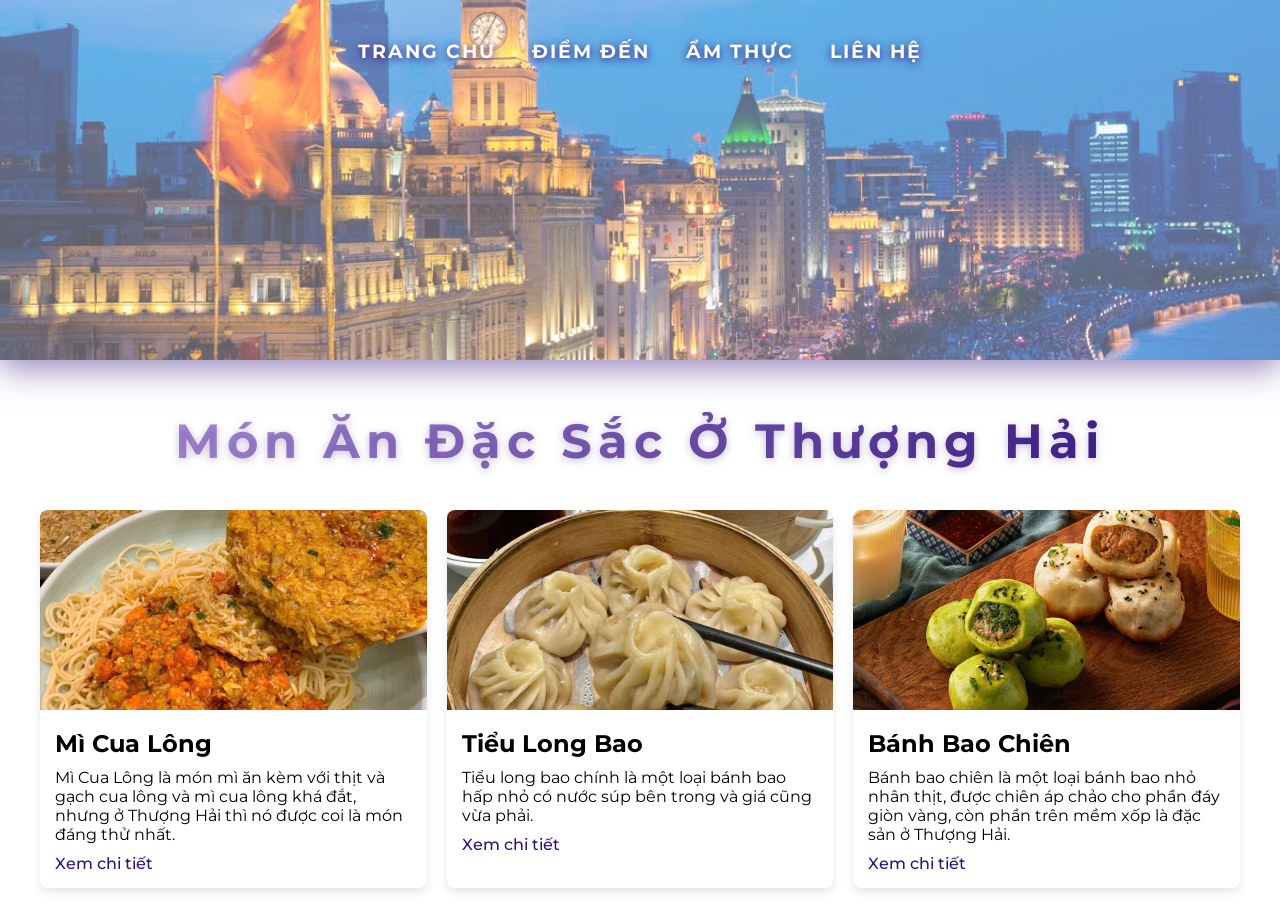
==== amthuc.html @ 94f884e0 "xong login" ====
<!DOCTYPE html>
<html lang="vi">
  <head>
    <meta charset="UTF-8" />
    <meta name="viewport" content="width=device-width, initial-scale=1.0" />
    <title>Ẩm Thực ShangHai</title>
    <link
      href="https://fonts.googleapis.com/css2?family=Montserrat:wght@700&display=swap"
      rel="stylesheet"
    />
    <style>
      body {
        margin: 0;
        padding: 0;
        min-height: 100vh;
        width: 100vw;
        overflow-x: hidden;
        font-family: "Montserrat", Arial, Helvetica, sans-serif;
        background: #fff;
      }
      .header-img {
        width: 100vw;
        height: 160px;
        object-fit: cover;
        display: block;
        position: relative;
        z-index: 2;
        box-shadow: 0 2px 12px rgba(50, 18, 122, 0.13);
      }
      .nav {
        position: absolute;
        top: 32px;
        left: 0;
        width: 100vw;
        display: flex;
        justify-content: center;
        gap: 36px;
        z-index: 3;
      }
      .nav a {
        color: #fff;
        text-decoration: none;
        font-size: 1.18rem;
        font-family: "Montserrat", Arial, Helvetica, sans-serif;
        font-weight: 700;
        letter-spacing: 2px;
        transition: color 0.2s, border-bottom 0.2s;
        padding: 8px 0;
        border-bottom: 2px solid transparent;
        text-transform: uppercase;
        text-shadow: 0 2px 8px #32127a;
      }
      .nav a:hover {
        color: #b0e0e6;
        border-bottom: 2px solid #b0e0e6;
      }
    </style>
  </head>
  <body>
    <div style="position: relative">
      <img
        src="shanghai.png"
        alt="Shanghai Header"
        class="header-img"
        style="
          height: 40vh;
          width: 100vw;
          object-fit: cover;
          box-shadow: 0 8px 32px 0 #32127a88;
        "
      />
      <div
        style="
          position: absolute;
          top: 0;
          left: 0;
          width: 100vw;
          height: 40vh;
          background: rgba(255, 255, 255, 0.38);
          z-index: 3;
          pointer-events: none;
        "
      ></div>
      <nav class="nav">
        <a href="iindex.html">Trang chủ</a>
        <a href="diemden.html">Điểm đến</a>
        <a href="amthuc.html">Ẩm thực</a>
        <a href="lienhe.html">Liên hệ</a>
      </nav>
    </div>

    <div style="max-width: 1200px; margin: 0 auto; padding: 20px">
      <h1
        style="
          font-size: 3rem;
          text-align: center;
          margin-bottom: 40px;
          font-family: 'Montserrat', Arial, Helvetica, sans-serif;
          font-weight: 700;
          letter-spacing: 6px;
          background: linear-gradient(90deg, #bfa3e3 0%, #32127a 100%);
          -webkit-background-clip: text;
          background-clip: text;
          -webkit-text-fill-color: transparent;
            text-shadow: 0 2px 8px #32127a44;
        "
      >
        Món Ăn Đặc Sắc Ở Thượng Hải
      </h1>
      <div style="display: flex; flex-wrap: wrap; gap: 20px">
        <div
          style="
            flex: 1 1 300px;
            border-radius: 8px;
            overflow: hidden;
            box-shadow: 0 4px 8px rgba(0, 0, 0, 0.1);
          "
        >
          <img
            src="micualong.png"
            alt="Mì Cua Lông"
            style="width: 100%; height: 200px; object-fit: cover"
          />
          <div style="padding: 15px">
            <h2 style="font-size: 1.5rem; margin: 0 0 10px 0">Mì Cua Lông</h2>
            <p style="margin: 0 0 10px 0">
              Mì Cua Lông là món mì ăn kèm với thịt và gạch cua lông và mì cua
              lông khá đắt, nhưng ở Thượng Hải thì nó được coi là món đáng thử
              nhất.
            </p>
            <a
              href="chitiet.html"
              style="text-decoration: none; color: #32127a; font-weight: 500"
              >Xem chi tiết</a
            >
          </div>
        </div>
        <div
          style="
            flex: 1 1 300px;
            border-radius: 8px;
            overflow: hidden;
            box-shadow: 0 4px 8px rgba(0, 0, 0, 0.1);
          "
        >
          <img
            src="xiaolongbao.png"
            alt="Xiaolongbao"
            style="width: 100%; height: 200px; object-fit: cover"
          />
          <div style="padding: 15px">
            <h2 style="font-size: 1.5rem; margin: 0 0 10px 0">Tiểu Long Bao</h2>
            <p style="margin: 0 0 10px 0">
              Tiểu long bao chính là một loại bánh bao hấp nhỏ có nước súp bên
              trong và giá cũng vừa phải.
            </p>
            <a
              href="chitiet.html"
              style="text-decoration: none; color: #32127a; font-weight: 500"
              >Xem chi tiết</a
            >
          </div>
        </div>
        <div
          style="
            flex: 1 1 300px;
            border-radius: 8px;
            overflow: hidden;
            box-shadow: 0 4px 8px rgba(0, 0, 0, 0.1);
          "
        >
          <img
            src="banhbaochien.png"
            alt="Bánh Bao Chiên"
            style="width: 100%; height: 200px; object-fit: cover"
          />
          <div style="padding: 15px">
            <h2 style="font-size: 1.5rem; margin: 0 0 10px 0">
              Bánh Bao Chiên
            </h2>
            <p style="margin: 0 0 10px 0">
              Bánh bao chiên là một loại bánh bao nhỏ nhân thịt, được chiên áp
              chảo cho phần đáy giòn vàng, còn phần trên mềm xốp là đặc sản ở
              Thượng Hải.
            </p>
            <a
              href="chitiet.html"
              style="text-decoration: none; color: #32127a; font-weight: 500"
              >Xem chi tiết</a
            >
          </div>
        </div>
      </div>
    </div>
  </body>
</html>
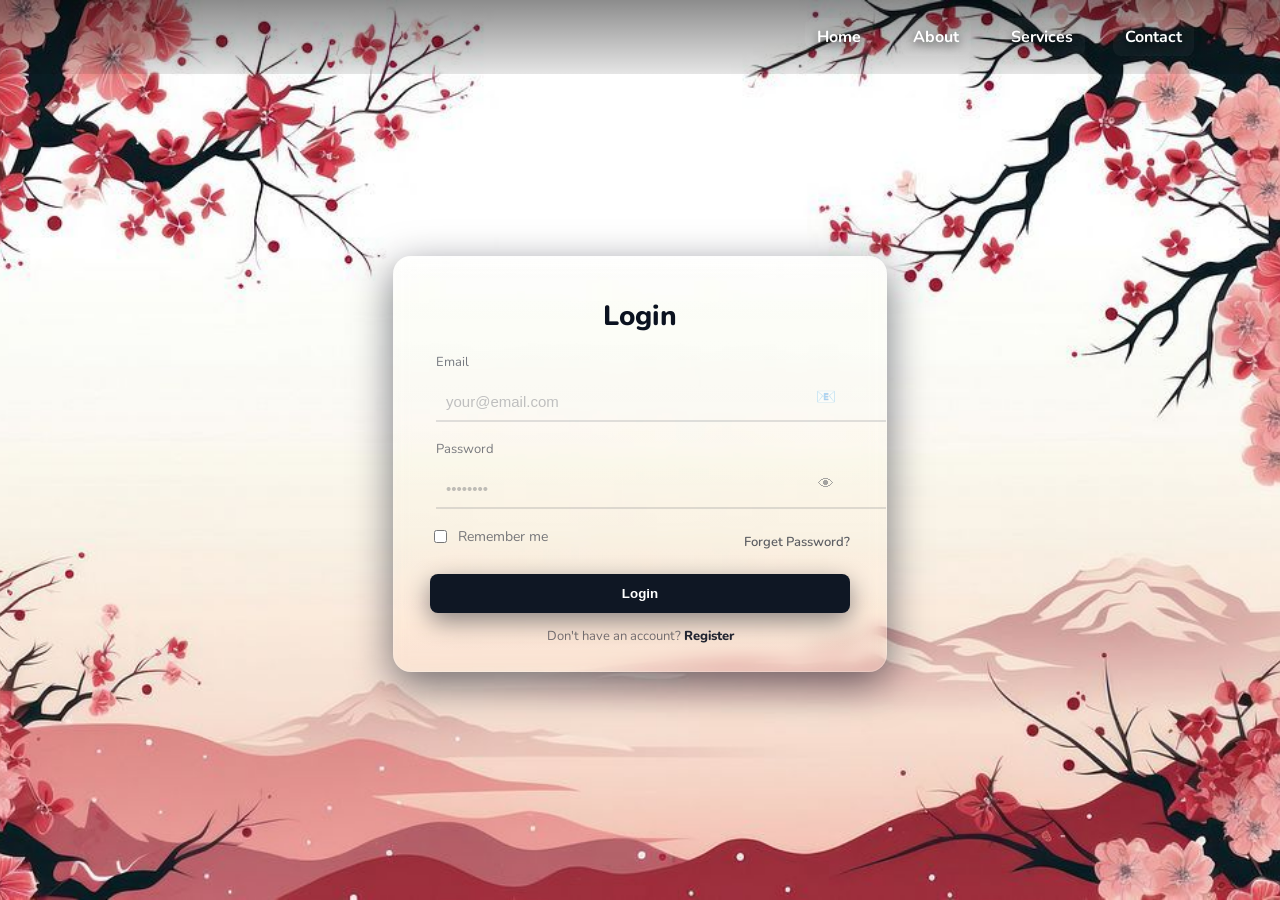
==== commit 985c61f7: "T" ====
--- a/amthuc.html
+++ b/amthuc.html
@@ -1,196 +1,291 @@
 <!DOCTYPE html>
 <html lang="vi">
-  <head>
-    <meta charset="UTF-8" />
-    <meta name="viewport" content="width=device-width, initial-scale=1.0" />
-    <title>Ẩm Thực ShangHai</title>
-    <link
-      href="https://fonts.googleapis.com/css2?family=Montserrat:wght@700&display=swap"
-      rel="stylesheet"
-    />
-    <style>
-      body {
-        margin: 0;
-        padding: 0;
-        min-height: 100vh;
-        width: 100vw;
-        overflow-x: hidden;
-        font-family: "Montserrat", Arial, Helvetica, sans-serif;
-        background: #fff;
+
+<head>
+  <meta charset="utf-8" />
+  <meta name="viewport" content="width=device-width,initial-scale=1" />
+  <title>Ẩm Thực ShangHai - Travel Shanghai</title>
+  <link href="https://fonts.googleapis.com/css2?family=Nunito:wght@300;600;800&display=swap" rel="stylesheet" />
+
+  <link rel="stylesheet" href="style.css" />
+  <style>
+    :root {
+      --accent: #dc143c;
+      /* Crimson - màu hồng đỏ chủ đạo */
+      --glass-border: rgba(220, 20, 60, 0.3);
+      /* Hồng đỏ mờ cho border */
+      --glass-bg: linear-gradient(180deg,
+          rgba(220, 20, 60, 0.1),
+          rgba(220, 20, 60, 0.05));
+      /* Gradient hồng đỏ mờ */
+    }
+
+    * {
+      margin: 0;
+      padding: 0;
+      box-sizing: border-box;
+    }
+
+    html,
+    body {
+      min-height: 100vh;
+      font-family: "Nunito", system-ui, Arial;
+      background: url(bcg.png) center/cover no-repeat fixed;
+      color: #000000;
+      /* Đen */
+    }
+
+    /* Header với glass effect hồng đỏ */
+    .header {
+      background: linear-gradient(180deg,
+          rgba(220, 20, 60, 0.6),
+          rgba(220, 20, 60, 0.2));
+      padding: 18px 28px;
+      position: sticky;
+      top: 0;
+      z-index: 40;
+      display: flex;
+      justify-content: flex-end;
+    }
+
+    .nav {
+      display: flex;
+      gap: 28px;
+      align-items: center;
+    }
+
+    .nav a {
+      color: #000000;
+      /* Đen */
+      text-decoration: none;
+      font-weight: 700;
+      padding: 8px 12px;
+      border-radius: 8px;
+      transition: all 0.3s ease;
+      text-shadow: 0 3px 10px rgba(0, 0, 0, 0.65);
+      background: rgba(255, 228, 225, 0.1);
+      /* Hồng nhạt mờ */
+    }
+
+    .nav a:hover {
+      background: rgba(255, 228, 225, 0.2);
+      transform: translateY(-2px);
+    }
+
+    /* Welcome section với glass card hồng đỏ */
+    .hero {
+      min-height: calc(100vh - 200px);
+      display: flex;
+      align-items: center;
+      justify-content: center;
+      padding: 40px 20px;
+    }
+
+    .glass {
+      width: 90%;
+      max-width: 1200px;
+      background: var(--glass-bg);
+      border: 1.5px solid var(--glass-border);
+      border-radius: 24px;
+      padding: 40px;
+      backdrop-filter: blur(8px);
+      box-shadow: 0 12px 40px rgba(220, 20, 60, 0.4);
+      /* Hồng đỏ shadow */
+    }
+
+    .welcome-text {
+      text-align: center;
+      margin-bottom: 40px;
+    }
+
+    .welcome-text h1 {
+      font-size: 48px;
+      margin-bottom: 20px;
+      color: #000000;
+      /* Đen */
+      text-shadow: 0 4px 12px rgba(0, 0, 0, 0.5);
+    }
+
+    .welcome-text p {
+      font-size: 18px;
+      line-height: 1.6;
+      color: rgba(0, 0, 0, 0.9);
+      /* Đen mờ */
+    }
+
+    /* Gallery section */
+    .gallery {
+      display: grid;
+      grid-template-columns: repeat(auto-fit, minmax(300px, 1fr));
+      gap: 20px;
+      margin-top: 40px;
+    }
+
+    .gallery-item {
+      background: var(--glass-bg);
+      border: 1px solid var(--glass-border);
+      border-radius: 16px;
+      padding: 20px;
+      text-align: center;
+      transition: transform 0.3s ease;
+    }
+
+    .gallery-item:hover {
+      transform: translateY(-5px);
+    }
+
+    .gallery-item img {
+      width: 100%;
+      height: 200px;
+      object-fit: cover;
+      border-radius: 12px;
+      margin-bottom: 16px;
+    }
+
+    .gallery-item h2 {
+      font-size: 1.5rem;
+      margin-bottom: 10px;
+      color: #000000;
+    }
+
+    .gallery-item p {
+      color: rgba(0, 0, 0, 0.8);
+      line-height: 1.5;
+      margin-bottom: 10px;
+    }
+
+    .gallery-item a {
+      text-decoration: none;
+      color: #dc143c;
+      font-weight: 500;
+    }
+
+    /* Nút quay lại */
+    .back-btn {
+      display: block;
+      margin: 40px auto 0;
+      padding: 12px 24px;
+      background: var(--accent);
+      color: #ffffff;
+      text-decoration: none;
+      border-radius: 8px;
+      font-weight: 700;
+      transition: all 0.3s ease;
+      text-align: center;
+      width: fit-content;
+    }
+
+    .back-btn:hover {
+      background: rgba(220, 20, 60, 0.8);
+      transform: translateY(-2px);
+    }
+
+    /* Footer */
+    footer {
+      text-align: center;
+      padding: 40px 20px;
+      background: linear-gradient(0deg,
+          rgba(220, 20, 60, 0.6),
+          rgba(220, 20, 60, 0.2));
+      color: rgba(0, 0, 0, 0.8);
+      /* Đen mờ */
+    }
+
+    @media (max-width: 768px) {
+      .glass {
+        padding: 20px;
       }
-      .header-img {
-        width: 100vw;
-        height: 160px;
-        object-fit: cover;
-        display: block;
-        position: relative;
-        z-index: 2;
-        box-shadow: 0 2px 12px rgba(50, 18, 122, 0.13);
+
+      .welcome-text h1 {
+        font-size: 32px;
       }
+
       .nav {
-        position: absolute;
-        top: 32px;
-        left: 0;
-        width: 100vw;
-        display: flex;
-        justify-content: center;
-        gap: 36px;
-        z-index: 3;
+        gap: 15px;
       }
-      .nav a {
-        color: #fff;
-        text-decoration: none;
-        font-size: 1.18rem;
-        font-family: "Montserrat", Arial, Helvetica, sans-serif;
-        font-weight: 700;
-        letter-spacing: 2px;
-        transition: color 0.2s, border-bottom 0.2s;
-        padding: 8px 0;
-        border-bottom: 2px solid transparent;
-        text-transform: uppercase;
-        text-shadow: 0 2px 8px #32127a;
-      }
-      .nav a:hover {
-        color: #b0e0e6;
-        border-bottom: 2px solid #b0e0e6;
-      }
-    </style>
-  </head>
-  <body>
-    <div style="position: relative">
-      <img
-        src="shanghai.png"
-        alt="Shanghai Header"
-        class="header-img"
-        style="
-          height: 40vh;
-          width: 100vw;
-          object-fit: cover;
-          box-shadow: 0 8px 32px 0 #32127a88;
-        "
-      />
-      <div
-        style="
-          position: absolute;
-          top: 0;
-          left: 0;
-          width: 100vw;
-          height: 40vh;
-          background: rgba(255, 255, 255, 0.38);
-          z-index: 3;
-          pointer-events: none;
-        "
-      ></div>
-      <nav class="nav">
-        <a href="iindex.html">Trang chủ</a>
-        <a href="diemden.html">Điểm đến</a>
-        <a href="amthuc.html">Ẩm thực</a>
-        <a href="lienhe.html">Liên hệ</a>
-      </nav>
+    }
+  </style>
+</head>
+
+<body>
+  <header class="header">
+    <nav class="nav">
+      <a href="index.html">Home</a>
+      <a href="diemden.html">Place</a>
+      <a href="amthuc.html">Food</a>
+      <a href="#contact">Contact</a>
+      <a href="#" id="logoutBtn" style="border: 1px solid rgba(220, 20, 60, 0.5)">Logout</a>
+    </nav>
+  </header>
+
+  <main class="hero">
+    <div class="glass">
+      <div class="welcome-text">
+        <h1>Ẩm Thực ShangHai</h1>
+        <p>Khám phá những món ăn đặc sắc và hương vị độc đáo của ẩm thực Thượng Hải, từ những món truyền thống đến hiện
+          đại.</p>
+      </div>
+      <div class="gallery">
+        <div class="gallery-item">
+          <img src="img/micualong.jpg" alt="" />
+          <img src="img/micualong2.jpg" alt="" />
+          <h2>Mì Cua Lông</h2>
+          <p>Mì Cua Lông là món mì ăn kèm với thịt và gạch cua lông và mì cua lông khá đắt, nhưng ở Thượng Hải thì nó
+            được coi là món đáng thử nhất.</p>
+          <a href="chitiet.html">Xem chi tiết</a>
+        </div>
+        <div class="gallery-item">
+          <img src="img/tieulongb.jpg" alt="" />
+          <img src="img/tieulongb2.jpg" alt="" />
+          <h2>Tiểu Long Bao</h2>
+          <p>Tiểu long bao chính là một loại bánh bao hấp nhỏ có nước súp bên trong và giá cũng vừa phải.</p>
+          <a href="chitiet.html">Xem chi tiết</a>
+        </div>
+        <div class="gallery-item">
+          <img src="img/bbaochien.jpg" alt="" />
+          <img src="img/bbchien2.jpg" alt="" />
+          <h2>Bánh Bao Chiên</h2>
+          <p>Bánh bao chiên là một loại bánh bao nhỏ nhân thịt, được chiên áp chảo cho phần đáy giòn vàng, còn phần trên
+            mềm xốp là đặc sản ở Thượng Hải.</p>
+          <a href="chitiet.html">Xem chi tiết</a>
+        </div>
+        <div class="gallery-item">
+         <img src="img/tanghulu.jpg" alt="" />
+         <img src="img/tanghulu2.jpg" alt="" />
+          <h2>TangHuLu</h2>
+          <p>Tanghulu là món ăn thuyền thống của Trung Quốc, thường được bán nhiều trên các con phố vào mùa Đông. </p>
+          <a href="chitiet.html">Xem chi tiết</a>
+        </div>
+      </div>
+      <a href="index.html" class="back-btn">Quay Lại Trang Chủ</a>
     </div>
-
-    <div style="max-width: 1200px; margin: 0 auto; padding: 20px">
-      <h1
-        style="
-          font-size: 3rem;
-          text-align: center;
-          margin-bottom: 40px;
-          font-family: 'Montserrat', Arial, Helvetica, sans-serif;
-          font-weight: 700;
-          letter-spacing: 6px;
-          background: linear-gradient(90deg, #bfa3e3 0%, #32127a 100%);
-          -webkit-background-clip: text;
-          background-clip: text;
-          -webkit-text-fill-color: transparent;
-            text-shadow: 0 2px 8px #32127a44;
-        "
-      >
-        Món Ăn Đặc Sắc Ở Thượng Hải
-      </h1>
-      <div style="display: flex; flex-wrap: wrap; gap: 20px">
-        <div
-          style="
-            flex: 1 1 300px;
-            border-radius: 8px;
-            overflow: hidden;
-            box-shadow: 0 4px 8px rgba(0, 0, 0, 0.1);
-          "
-        >
-          <img
-            src="micualong.png"
-            alt="Mì Cua Lông"
-            style="width: 100%; height: 200px; object-fit: cover"
-          />
-          <div style="padding: 15px">
-            <h2 style="font-size: 1.5rem; margin: 0 0 10px 0">Mì Cua Lông</h2>
-            <p style="margin: 0 0 10px 0">
-              Mì Cua Lông là món mì ăn kèm với thịt và gạch cua lông và mì cua
-              lông khá đắt, nhưng ở Thượng Hải thì nó được coi là món đáng thử
-              nhất.
-            </p>
-            <a
-              href="chitiet.html"
-              style="text-decoration: none; color: #32127a; font-weight: 500"
-              >Xem chi tiết</a
-            >
-          </div>
-        </div>
-        <div
-          style="
-            flex: 1 1 300px;
-            border-radius: 8px;
-            overflow: hidden;
-            box-shadow: 0 4px 8px rgba(0, 0, 0, 0.1);
-          "
-        >
-          <img
-            src="xiaolongbao.png"
-            alt="Xiaolongbao"
-            style="width: 100%; height: 200px; object-fit: cover"
-          />
-          <div style="padding: 15px">
-            <h2 style="font-size: 1.5rem; margin: 0 0 10px 0">Tiểu Long Bao</h2>
-            <p style="margin: 0 0 10px 0">
-              Tiểu long bao chính là một loại bánh bao hấp nhỏ có nước súp bên
-              trong và giá cũng vừa phải.
-            </p>
-            <a
-              href="chitiet.html"
-              style="text-decoration: none; color: #32127a; font-weight: 500"
-              >Xem chi tiết</a
-            >
-          </div>
-        </div>
-        <div
-          style="
-            flex: 1 1 300px;
-            border-radius: 8px;
-            overflow: hidden;
-            box-shadow: 0 4px 8px rgba(0, 0, 0, 0.1);
-          "
-        >
-          <img
-            src="banhbaochien.png"
-            alt="Bánh Bao Chiên"
-            style="width: 100%; height: 200px; object-fit: cover"
-          />
-          <div style="padding: 15px">
-            <h2 style="font-size: 1.5rem; margin: 0 0 10px 0">
-              Bánh Bao Chiên
-            </h2>
-            <p style="margin: 0 0 10px 0">
-              Bánh bao chiên là một loại bánh bao nhỏ nhân thịt, được chiên áp
-              chảo cho phần đáy giòn vàng, còn phần trên mềm xốp là đặc sản ở
-              Thượng Hải.
-            </p>
-            <a
-              href="chitiet.html"
-              style="text-decoration: none; color: #32127a; font-weight: 500"
-              >Xem chi tiết</a
-            >
-          </div>
-        </div>
-      </div>
-    </div>
-  </body>
-</html>
+  </main>
+
+  <footer>
+    <p>© 2025 Travel Shanghai. All rights reserved.</p>
+  </footer>
+
+  <script>
+    // Lấy user từ session trước, nếu không có thì mới kiểm tra bản "remember"
+    const currentUserRaw =
+      sessionStorage.getItem("currentUser") ||
+      localStorage.getItem("currentUser");
+
+    if (!currentUserRaw) {
+      window.location.href = "login.html";
+    }
+
+    document.getElementById("logoutBtn").addEventListener("click", (e) => {
+      e.preventDefault();
+      // xoá cả phiên hiện tại và remember
+      localStorage.removeItem("currentUser");
+      localStorage.removeItem("rememberMe");
+      sessionStorage.removeItem("currentUser");
+      sessionStorage.removeItem("loggedIn");
+      sessionStorage.removeItem("userEmail");
+      window.location.href = "login.html";
+    });
+  </script>
+</body>
+
+</html>
--- a/style.css
+++ b/style.css
@@ -0,0 +1,233 @@
+:root {
+  --accent: #1f2937;
+  --glass-border: rgba(255, 255, 255, 0.18);
+  --glass-bg: linear-gradient(
+    180deg,
+    rgba(255, 255, 255, 0.06),
+    rgba(255, 255, 255, 0.02)
+  );
+}
+
+html,
+body {
+  height: 100%;
+  margin: 0;
+  font-family: "Nunito", system-ui, Arial;
+  color: #e6eef8;
+}
+
+body {
+  /* sửa dùng url(...) cho background */
+  background: url("img/bg.jpg") center/cover no-repeat fixed;
+  -webkit-font-smoothing: antialiased;
+  -moz-osx-font-smoothing: grayscale;
+}
+
+.topbar {
+  display: flex;
+  align-items: center;
+  justify-content: flex-end;
+  /* đẩy nav về phải */
+  padding: 18px 28px;
+  gap: 20px;
+  /* thêm nền mờ để chữ nav luôn dễ đọc trên background */
+  background: linear-gradient(180deg, rgba(0, 0, 0, 0.45), rgba(0, 0, 0, 0.1));
+  position: sticky;
+  top: 0;
+  z-index: 40;
+  pointer-events: auto;
+}
+
+.logo {
+  font-weight: 800;
+  font-size: 26px;
+  color: #fff;
+  filter: drop-shadow(0 6px 18px rgba(0, 0, 0, 0.6));
+  pointer-events: auto;
+}
+
+.nav {
+  display: flex;
+  gap: 28px;
+  align-items: center;
+  pointer-events: auto;
+  justify-content: flex-end;
+}
+
+.nav a {
+  color: #ffffff;
+  text-decoration: none;
+  font-weight: 700;
+  padding: 8px 12px;
+  border-radius: 8px;
+  transition: background 0.18s, transform 0.12s;
+  text-shadow: 0 3px 10px rgba(0, 0, 0, 0.65);
+  background: rgba(255, 255, 255, 0.04);
+}
+
+.nav a:hover {
+  background: rgba(255, 255, 255, 0.08);
+  transform: translateY(-2px);
+}
+
+.modal-wrap {
+  min-height: calc(100vh - 160px);
+  display: flex;
+  align-items: center;
+  justify-content: center;
+  padding: 20px;
+}
+
+.glass {
+  width: 420px;
+  max-width: 92%;
+  border-radius: 18px;
+  background: var(--glass-bg);
+  border: 1.5px solid var(--glass-border);
+  box-shadow: 0 12px 40px rgba(2, 6, 23, 0.55),
+    inset 0 1px 0 rgba(255, 255, 255, 0.02);
+  padding: 34px 36px 26px;
+  position: relative;
+  color: #0f1724;
+  backdrop-filter: blur(8px) saturate(120%);
+  -webkit-backdrop-filter: blur(8px) saturate(120%);
+  overflow: hidden;
+}
+
+.close-btn {
+  position: absolute;
+  right: 14px;
+  top: 10px;
+  width: 34px;
+  height: 34px;
+  border-radius: 50%;
+  display: inline-grid;
+  place-items: center;
+  background: rgba(0, 0, 0, 0.45);
+  color: #fff;
+  border: 1px solid rgba(255, 255, 255, 0.18);
+  cursor: pointer;
+  z-index: 5;
+}
+
+h1 {
+  margin: 6px 0 18px;
+  text-align: center;
+  font-size: 28px;
+  color: #0b1220;
+  text-shadow: 0 2px 0 rgba(255, 255, 255, 0.02);
+  font-weight: 800;
+}
+
+form .field {
+  margin: 18px 6px;
+  position: relative;
+}
+
+label {
+  display: block;
+  font-size: 13px;
+  color: rgba(11, 17, 32, 0.55);
+  margin-bottom: 10px;
+}
+
+input[type="text"],
+input[type="email"],
+input[type="password"] {
+  width: 100%;
+  background: transparent;
+  border: none;
+  border-bottom: 2px solid rgba(11, 17, 32, 0.12);
+  padding: 12px 38px 10px 10px;
+  font-size: 15px;
+  outline: none;
+  color: #071226;
+}
+
+input::placeholder {
+  color: rgba(11, 17, 32, 0.25);
+}
+
+.icon {
+  position: absolute;
+  right: 8px;
+  top: 34px;
+  opacity: 0.6;
+  width: 20px;
+  height: 20px;
+  display: flex;
+  align-items: center;
+  justify-content: center;
+  color: rgba(11, 17, 32, 0.6);
+}
+
+.row {
+  display: flex;
+  align-items: center;
+  justify-content: space-between;
+  margin-top: 10px;
+  gap: 12px;
+  flex-wrap: wrap;
+}
+
+.checkbox {
+  display: flex;
+  align-items: center;
+  gap: 8px;
+  color: rgba(11, 17, 32, 0.55);
+  font-size: 14px;
+}
+
+.forgot {
+  color: rgba(11, 17, 32, 0.65);
+  font-weight: 600;
+  text-decoration: none;
+  font-size: 13px;
+}
+
+.btn {
+  margin-top: 18px;
+  width: 100%;
+  display: inline-block;
+  background: #0f1724;
+  color: #fff;
+  padding: 12px 16px;
+  border-radius: 8px;
+  text-align: center;
+  font-weight: 700;
+  border: none;
+  cursor: pointer;
+  box-shadow: 0 8px 24px rgba(2, 6, 23, 0.45);
+}
+
+.small {
+  margin-top: 14px;
+  font-size: 13px;
+  color: rgba(11, 17, 32, 0.55);
+  text-align: center;
+}
+
+.small a {
+  color: rgba(11, 17, 32, 0.9);
+  font-weight: 700;
+  text-decoration: none;
+}
+
+@media (max-width: 520px) {
+  .topbar {
+    padding: 16px;
+  }
+
+  .glass {
+    padding: 22px;
+    border-radius: 14px;
+  }
+}
+
+.password-toggle {
+  cursor: pointer;
+}
+.password-toggle:focus {
+  outline: none;
+  opacity: 0.9;
+}
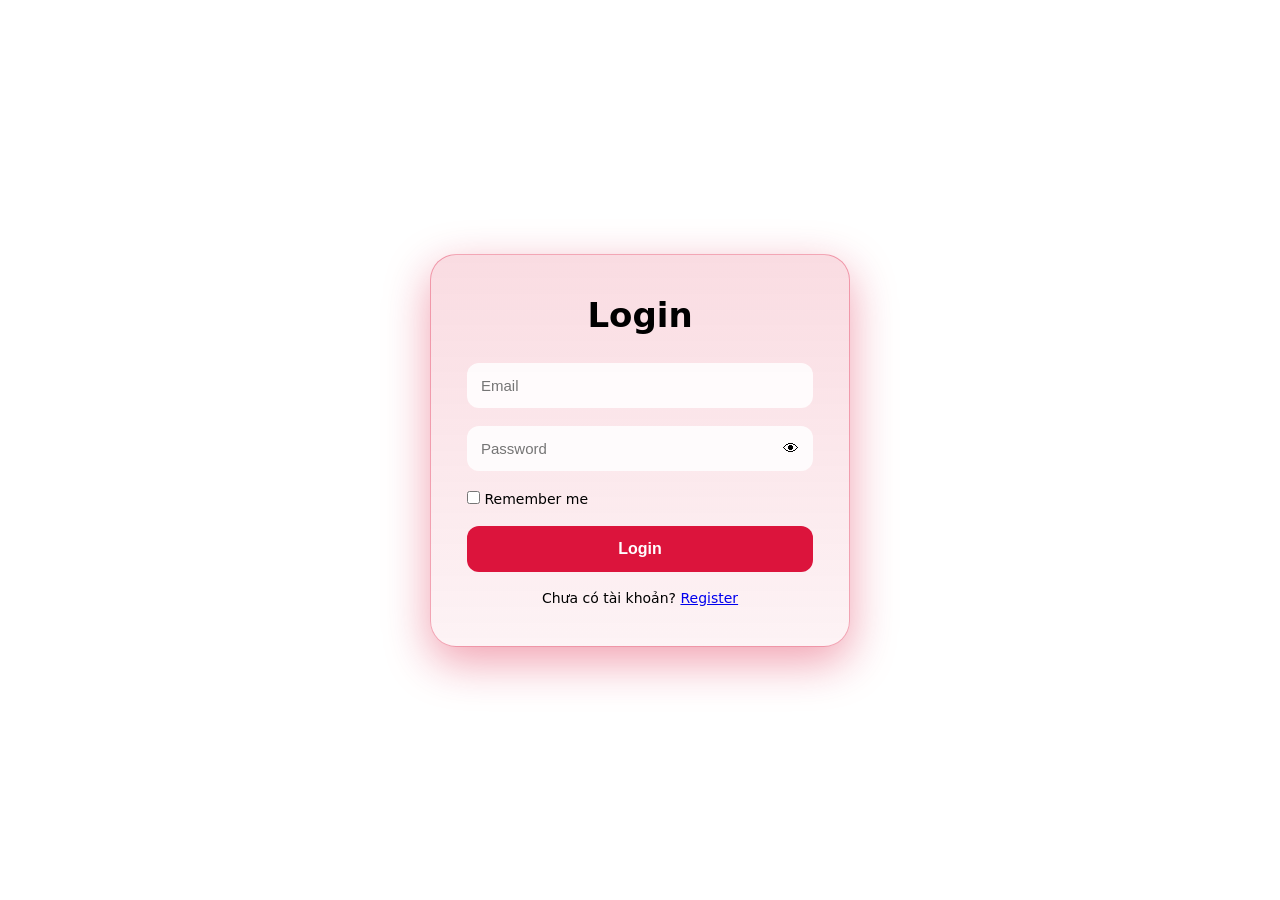
==== commit f4f8ea56: "done fix data" ====
--- a/amthuc.html
+++ b/amthuc.html
@@ -1,291 +1,50 @@
 <!DOCTYPE html>
 <html lang="vi">
+  <head>
+    <meta charset="UTF-8" />
+    <meta name="viewport" content="width=device-width,initial-scale=1" />
+    <title>Ẩm Thực ShangHai</title>
 
-<head>
-  <meta charset="utf-8" />
-  <meta name="viewport" content="width=device-width,initial-scale=1" />
-  <title>Ẩm Thực ShangHai - Travel Shanghai</title>
-  <link href="https://fonts.googleapis.com/css2?family=Nunito:wght@300;600;800&display=swap" rel="stylesheet" />
+    <link
+      href="https://fonts.googleapis.com/css2?family=Nunito:wght@300;600;800&display=swap"
+      rel="stylesheet"
+    />
+    <link rel="stylesheet" href="css/base.css" />
+    <link rel="stylesheet" href="css/layout.css" />
+    <link rel="stylesheet" href="css/page.css" />
+  </head>
 
-  <link rel="stylesheet" href="style.css" />
-  <style>
-    :root {
-      --accent: #dc143c;
-      /* Crimson - màu hồng đỏ chủ đạo */
-      --glass-border: rgba(220, 20, 60, 0.3);
-      /* Hồng đỏ mờ cho border */
-      --glass-bg: linear-gradient(180deg,
-          rgba(220, 20, 60, 0.1),
-          rgba(220, 20, 60, 0.05));
-      /* Gradient hồng đỏ mờ */
-    }
+  <body>
+    <header class="header">
+      <nav class="nav">
+        <a href="index.html">Home</a>
+        <a href="diemden.html">Place</a>
+        <a href="amthuc.html">Food</a>
+        <a href="#" id="logoutBtn">Logout</a>
+      </nav>
+    </header>
 
-    * {
-      margin: 0;
-      padding: 0;
-      box-sizing: border-box;
-    }
+    <main class="hero">
+      <div class="glass">
+        <div class="welcome-text">
+          <h1>Ẩm Thực ShangHai</h1>
+          <p>
+            Khám phá những món ăn đặc sắc và hương vị độc đáo của ẩm thực Thượng
+            Hải, từ truyền thống đến hiện đại.
+          </p>
+        </div>
 
-    html,
-    body {
-      min-height: 100vh;
-      font-family: "Nunito", system-ui, Arial;
-      background: url(bcg.png) center/cover no-repeat fixed;
-      color: #000000;
-      /* Đen */
-    }
+        <div class="gallery" id="foodList"></div>
+      </div>
+    </main>
 
-    /* Header với glass effect hồng đỏ */
-    .header {
-      background: linear-gradient(180deg,
-          rgba(220, 20, 60, 0.6),
-          rgba(220, 20, 60, 0.2));
-      padding: 18px 28px;
-      position: sticky;
-      top: 0;
-      z-index: 40;
-      display: flex;
-      justify-content: flex-end;
-    }
+    <footer>
+      <p>© 2025 Travel Shanghai. All rights reserved.</p>
+    </footer>
 
-    .nav {
-      display: flex;
-      gap: 28px;
-      align-items: center;
-    }
-
-    .nav a {
-      color: #000000;
-      /* Đen */
-      text-decoration: none;
-      font-weight: 700;
-      padding: 8px 12px;
-      border-radius: 8px;
-      transition: all 0.3s ease;
-      text-shadow: 0 3px 10px rgba(0, 0, 0, 0.65);
-      background: rgba(255, 228, 225, 0.1);
-      /* Hồng nhạt mờ */
-    }
-
-    .nav a:hover {
-      background: rgba(255, 228, 225, 0.2);
-      transform: translateY(-2px);
-    }
-
-    /* Welcome section với glass card hồng đỏ */
-    .hero {
-      min-height: calc(100vh - 200px);
-      display: flex;
-      align-items: center;
-      justify-content: center;
-      padding: 40px 20px;
-    }
-
-    .glass {
-      width: 90%;
-      max-width: 1200px;
-      background: var(--glass-bg);
-      border: 1.5px solid var(--glass-border);
-      border-radius: 24px;
-      padding: 40px;
-      backdrop-filter: blur(8px);
-      box-shadow: 0 12px 40px rgba(220, 20, 60, 0.4);
-      /* Hồng đỏ shadow */
-    }
-
-    .welcome-text {
-      text-align: center;
-      margin-bottom: 40px;
-    }
-
-    .welcome-text h1 {
-      font-size: 48px;
-      margin-bottom: 20px;
-      color: #000000;
-      /* Đen */
-      text-shadow: 0 4px 12px rgba(0, 0, 0, 0.5);
-    }
-
-    .welcome-text p {
-      font-size: 18px;
-      line-height: 1.6;
-      color: rgba(0, 0, 0, 0.9);
-      /* Đen mờ */
-    }
-
-    /* Gallery section */
-    .gallery {
-      display: grid;
-      grid-template-columns: repeat(auto-fit, minmax(300px, 1fr));
-      gap: 20px;
-      margin-top: 40px;
-    }
-
-    .gallery-item {
-      background: var(--glass-bg);
-      border: 1px solid var(--glass-border);
-      border-radius: 16px;
-      padding: 20px;
-      text-align: center;
-      transition: transform 0.3s ease;
-    }
-
-    .gallery-item:hover {
-      transform: translateY(-5px);
-    }
-
-    .gallery-item img {
-      width: 100%;
-      height: 200px;
-      object-fit: cover;
-      border-radius: 12px;
-      margin-bottom: 16px;
-    }
-
-    .gallery-item h2 {
-      font-size: 1.5rem;
-      margin-bottom: 10px;
-      color: #000000;
-    }
-
-    .gallery-item p {
-      color: rgba(0, 0, 0, 0.8);
-      line-height: 1.5;
-      margin-bottom: 10px;
-    }
-
-    .gallery-item a {
-      text-decoration: none;
-      color: #dc143c;
-      font-weight: 500;
-    }
-
-    /* Nút quay lại */
-    .back-btn {
-      display: block;
-      margin: 40px auto 0;
-      padding: 12px 24px;
-      background: var(--accent);
-      color: #ffffff;
-      text-decoration: none;
-      border-radius: 8px;
-      font-weight: 700;
-      transition: all 0.3s ease;
-      text-align: center;
-      width: fit-content;
-    }
-
-    .back-btn:hover {
-      background: rgba(220, 20, 60, 0.8);
-      transform: translateY(-2px);
-    }
-
-    /* Footer */
-    footer {
-      text-align: center;
-      padding: 40px 20px;
-      background: linear-gradient(0deg,
-          rgba(220, 20, 60, 0.6),
-          rgba(220, 20, 60, 0.2));
-      color: rgba(0, 0, 0, 0.8);
-      /* Đen mờ */
-    }
-
-    @media (max-width: 768px) {
-      .glass {
-        padding: 20px;
-      }
-
-      .welcome-text h1 {
-        font-size: 32px;
-      }
-
-      .nav {
-        gap: 15px;
-      }
-    }
-  </style>
-</head>
-
-<body>
-  <header class="header">
-    <nav class="nav">
-      <a href="index.html">Home</a>
-      <a href="diemden.html">Place</a>
-      <a href="amthuc.html">Food</a>
-      <a href="#contact">Contact</a>
-      <a href="#" id="logoutBtn" style="border: 1px solid rgba(220, 20, 60, 0.5)">Logout</a>
-    </nav>
-  </header>
-
-  <main class="hero">
-    <div class="glass">
-      <div class="welcome-text">
-        <h1>Ẩm Thực ShangHai</h1>
-        <p>Khám phá những món ăn đặc sắc và hương vị độc đáo của ẩm thực Thượng Hải, từ những món truyền thống đến hiện
-          đại.</p>
-      </div>
-      <div class="gallery">
-        <div class="gallery-item">
-          <img src="img/micualong.jpg" alt="" />
-          <img src="img/micualong2.jpg" alt="" />
-          <h2>Mì Cua Lông</h2>
-          <p>Mì Cua Lông là món mì ăn kèm với thịt và gạch cua lông và mì cua lông khá đắt, nhưng ở Thượng Hải thì nó
-            được coi là món đáng thử nhất.</p>
-          <a href="chitiet.html">Xem chi tiết</a>
-        </div>
-        <div class="gallery-item">
-          <img src="img/tieulongb.jpg" alt="" />
-          <img src="img/tieulongb2.jpg" alt="" />
-          <h2>Tiểu Long Bao</h2>
-          <p>Tiểu long bao chính là một loại bánh bao hấp nhỏ có nước súp bên trong và giá cũng vừa phải.</p>
-          <a href="chitiet.html">Xem chi tiết</a>
-        </div>
-        <div class="gallery-item">
-          <img src="img/bbaochien.jpg" alt="" />
-          <img src="img/bbchien2.jpg" alt="" />
-          <h2>Bánh Bao Chiên</h2>
-          <p>Bánh bao chiên là một loại bánh bao nhỏ nhân thịt, được chiên áp chảo cho phần đáy giòn vàng, còn phần trên
-            mềm xốp là đặc sản ở Thượng Hải.</p>
-          <a href="chitiet.html">Xem chi tiết</a>
-        </div>
-        <div class="gallery-item">
-         <img src="img/tanghulu.jpg" alt="" />
-         <img src="img/tanghulu2.jpg" alt="" />
-          <h2>TangHuLu</h2>
-          <p>Tanghulu là món ăn thuyền thống của Trung Quốc, thường được bán nhiều trên các con phố vào mùa Đông. </p>
-          <a href="chitiet.html">Xem chi tiết</a>
-        </div>
-      </div>
-      <a href="index.html" class="back-btn">Quay Lại Trang Chủ</a>
-    </div>
-  </main>
-
-  <footer>
-    <p>© 2025 Travel Shanghai. All rights reserved.</p>
-  </footer>
-
-  <script>
-    // Lấy user từ session trước, nếu không có thì mới kiểm tra bản "remember"
-    const currentUserRaw =
-      sessionStorage.getItem("currentUser") ||
-      localStorage.getItem("currentUser");
-
-    if (!currentUserRaw) {
-      window.location.href = "login.html";
-    }
-
-    document.getElementById("logoutBtn").addEventListener("click", (e) => {
-      e.preventDefault();
-      // xoá cả phiên hiện tại và remember
-      localStorage.removeItem("currentUser");
-      localStorage.removeItem("rememberMe");
-      sessionStorage.removeItem("currentUser");
-      sessionStorage.removeItem("loggedIn");
-      sessionStorage.removeItem("userEmail");
-      window.location.href = "login.html";
-    });
-  </script>
-</body>
-
-</html>+    <script src="js/auth-guard.js"></script>
+    <script src="js/logout.js"></script>
+    <script src="js/food-data.js"></script>
+    <script src="js/food-render.js"></script>
+  </body>
+</html>
--- a/css/base.css
+++ b/css/base.css
@@ -0,0 +1,13 @@
+* {
+  margin: 0;
+  padding: 0;
+  box-sizing: border-box;
+}
+
+html,
+body {
+  min-height: 100vh;
+  font-family: "Nunito", system-ui, Arial, sans-serif;
+  background: url("../img/bcg.png") center / cover no-repeat fixed;
+  color: #000;
+}
--- a/css/layout.css
+++ b/css/layout.css
@@ -0,0 +1,69 @@
+:root {
+  --accent: #dc143c;
+  --glass-border: rgba(220, 20, 60, 0.35);
+  --glass-bg: linear-gradient(
+    180deg,
+    rgba(220, 20, 60, 0.15),
+    rgba(220, 20, 60, 0.05)
+  );
+}
+
+/* ===== HEADER ===== */
+.header {
+  position: sticky;
+  top: 0;
+  z-index: 50;
+  padding: 18px 32px;
+  background: linear-gradient(
+    180deg,
+    rgba(220, 20, 60, 0.65),
+    rgba(220, 20, 60, 0.25)
+  );
+  backdrop-filter: blur(6px);
+}
+
+.nav {
+  display: flex;
+  justify-content: flex-end;
+  gap: 24px;
+}
+
+.nav a {
+  color: #000;
+  text-decoration: none;
+  font-weight: 700;
+  padding: 8px 14px;
+  border-radius: 10px;
+  background: rgba(255, 228, 225, 0.2);
+  transition: all 0.3s ease;
+}
+
+.nav a:hover {
+  background: rgba(255, 228, 225, 0.35);
+  transform: translateY(-2px);
+}
+
+/* ===== GLASS CARD ===== */
+.glass {
+  width: 90%;
+  max-width: 1200px;
+  background: var(--glass-bg);
+  border: 1.5px solid var(--glass-border);
+  border-radius: 26px;
+  padding: 40px;
+  backdrop-filter: blur(10px);
+  box-shadow: 0 15px 45px rgba(220, 20, 60, 0.4);
+}
+
+/* ===== FOOTER ===== */
+footer {
+  margin-top: 60px;
+  padding: 40px 20px;
+  text-align: center;
+  background: linear-gradient(
+    0deg,
+    rgba(220, 20, 60, 0.65),
+    rgba(220, 20, 60, 0.25)
+  );
+  color: rgba(0, 0, 0, 0.8);
+}
--- a/css/page.css
+++ b/css/page.css
@@ -0,0 +1,126 @@
+.hero {
+  min-height: calc(100vh - 200px);
+  display: flex;
+  justify-content: center;
+  align-items: center;
+  padding: 40px 20px;
+}
+
+.hero h1 {
+  font-size: 46px;
+  margin-bottom: 20px;
+  text-align: center;
+  text-shadow: 0 4px 12px rgba(0, 0, 0, 0.5);
+}
+
+.hero p {
+  font-size: 18px;
+  line-height: 1.6;
+  text-align: center;
+  margin-bottom: 40px;
+  color: rgba(0, 0, 0, 0.9);
+}
+
+/* ===== CARD / GALLERY ===== */
+.content,
+.gallery {
+  display: grid;
+  grid-template-columns: repeat(auto-fit, minmax(260px, 1fr));
+  gap: 24px;
+}
+
+.card,
+.gallery-item {
+  background: var(--glass-bg);
+  border: 1px solid var(--glass-border);
+  border-radius: 18px;
+  padding: 20px;
+  text-align: center;
+  transition: transform 0.3s ease;
+}
+
+.card:hover,
+.gallery-item:hover {
+  transform: translateY(-6px);
+}
+
+.card img,
+.gallery-item img {
+  width: 100%;
+  height: 200px;
+  object-fit: cover;
+  border-radius: 14px;
+  margin-bottom: 14px;
+}
+
+.card h3,
+.gallery-item h4 {
+  font-size: 20px;
+  margin-bottom: 8px;
+}
+
+.card p,
+.gallery-item p {
+  font-size: 15px;
+  line-height: 1.5;
+  color: rgba(0, 0, 0, 0.85);
+}
+
+/* ===== BACK BUTTON ===== */
+.back-btn {
+  display: inline-block;
+  margin: 40px auto 0;
+  padding: 12px 26px;
+  background: var(--accent);
+  color: #fff;
+  text-decoration: none;
+  border-radius: 10px;
+  font-weight: 700;
+  transition: all 0.3s ease;
+}
+
+.back-btn:hover {
+  background: rgba(220, 20, 60, 0.85);
+  transform: translateY(-2px);
+}
+
+/* ===== PLACE DETAIL ===== */
+.detail-gallery {
+  display: grid;
+  grid-template-columns: repeat(auto-fit, minmax(260px, 1fr));
+  gap: 20px;
+  margin-top: 30px;
+}
+
+.detail-gallery img {
+  width: 100%;
+  height: 180px; /* QUAN TRỌNG: nhỏ hơn */
+  object-fit: cover;
+  border-radius: 14px;
+}
+
+/* Food: 2 ảnh trên 1 hàng */
+.food-images {
+  display: flex;
+  gap: 10px;
+  justify-content: center;
+  margin-bottom: 12px;
+}
+
+.food-images img {
+  width: 48%;
+  height: 150px;
+  object-fit: cover;
+  border-radius: 12px;
+}
+
+.food-title {
+  margin-top: 6px;
+  font-size: 20px;
+}
+
+.food-desc {
+  margin-top: 8px;
+  line-height: 1.5;
+  color: rgba(0, 0, 0, 0.85);
+}
